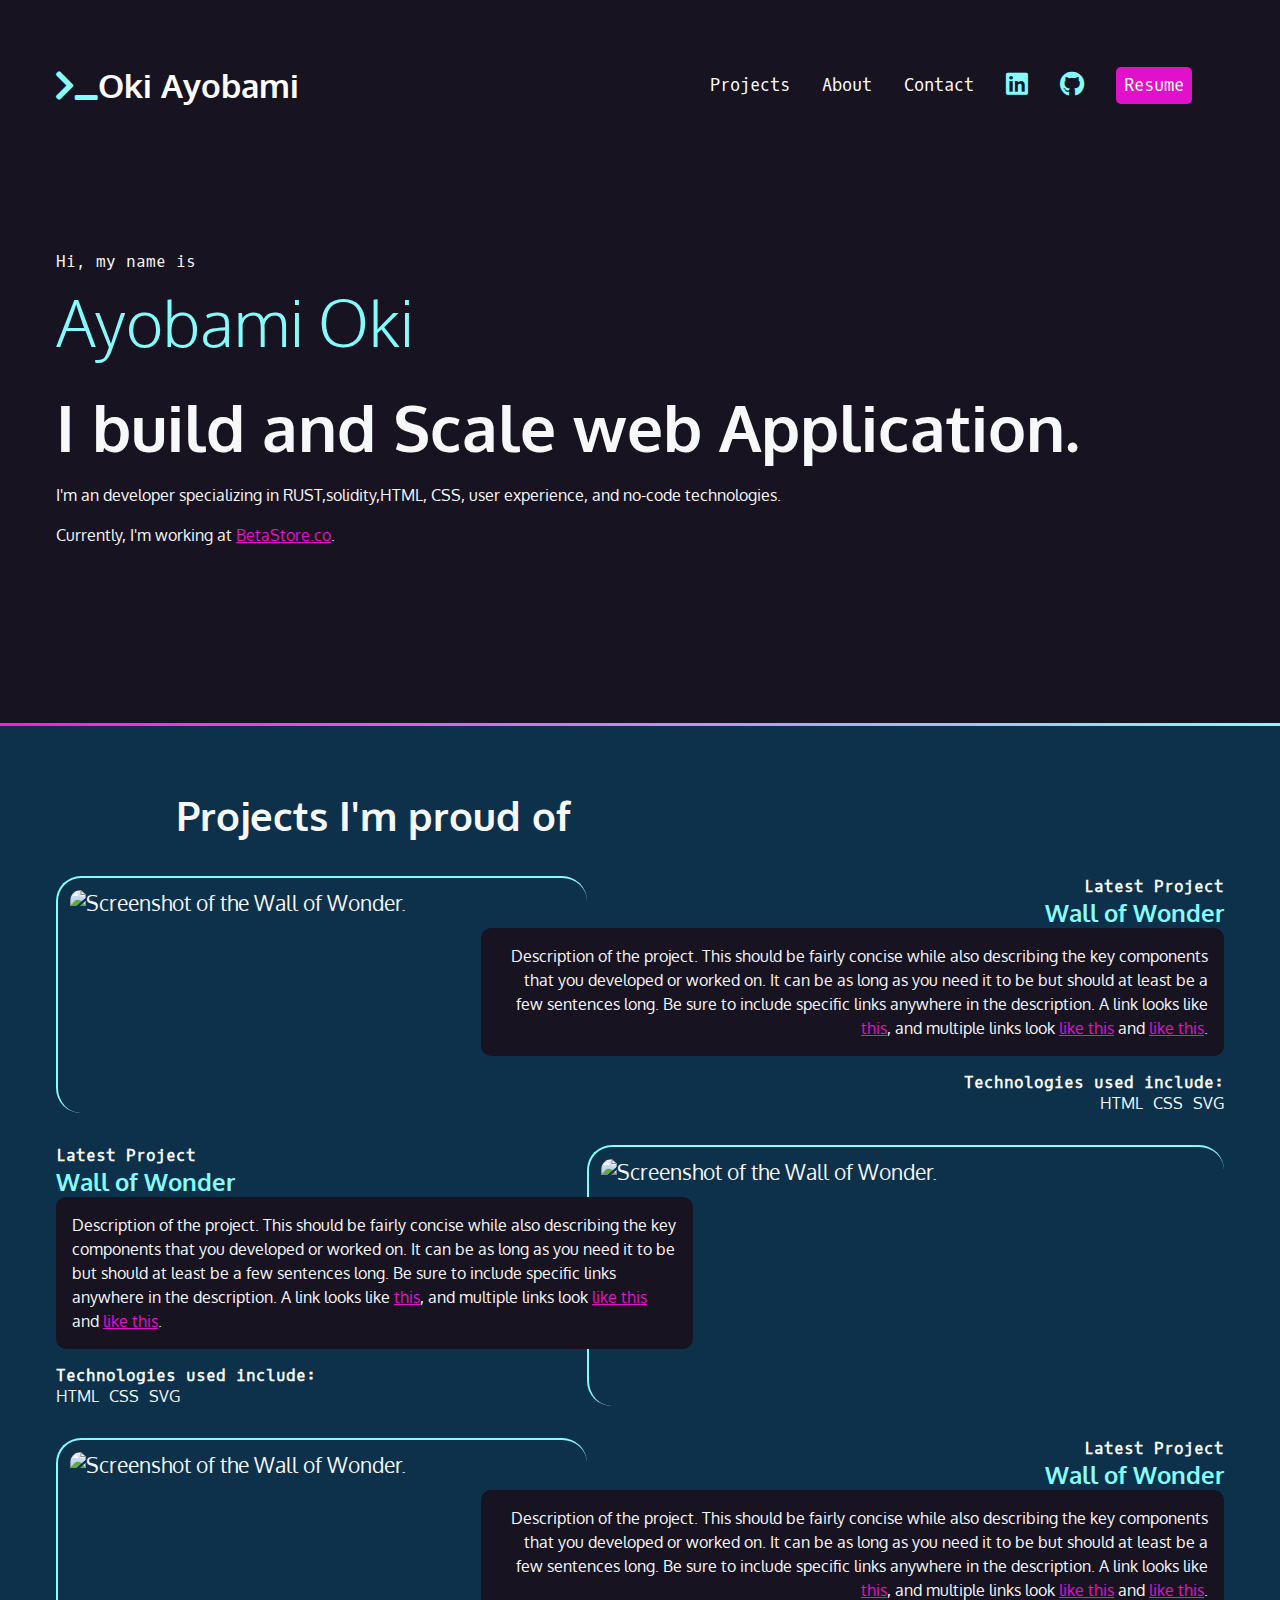
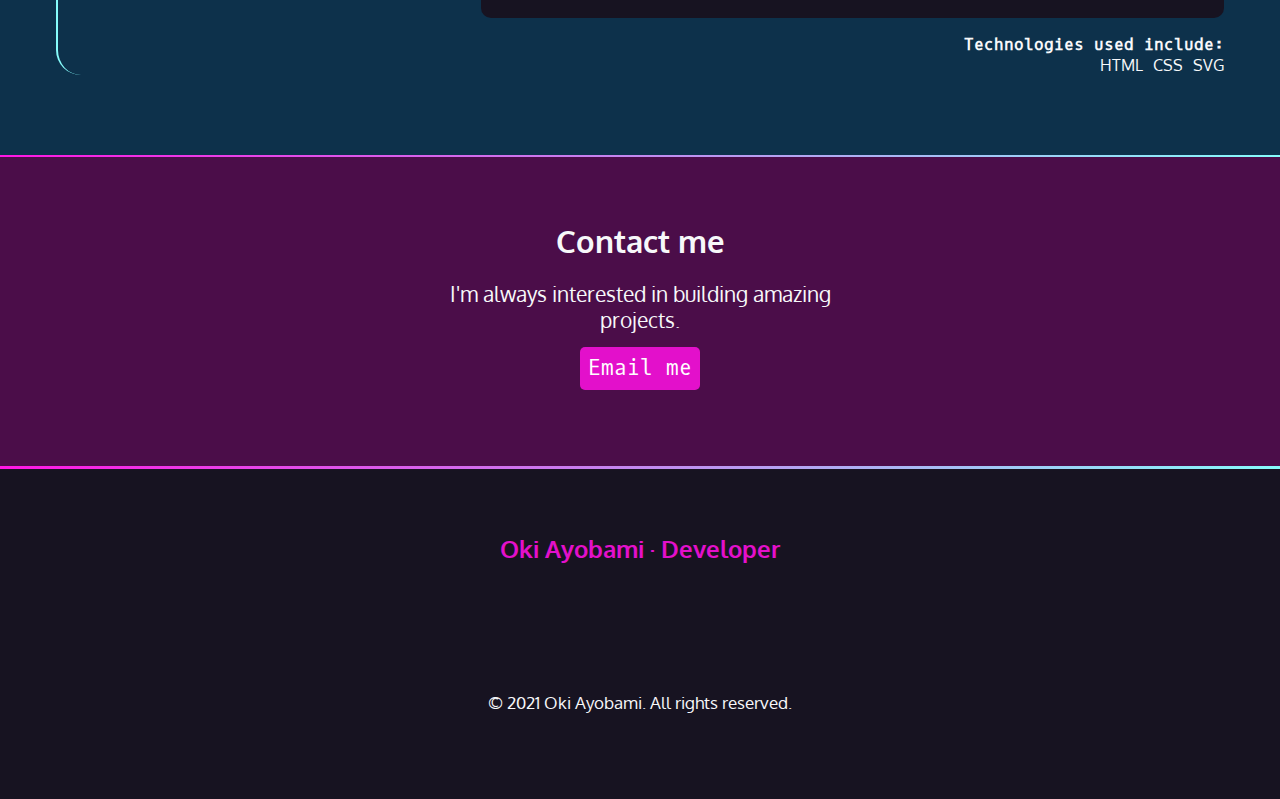
==== index.html @ affb0d3a "base" ====
<!DOCTYPE html>
<html lang="en">

<head>
    <meta charset="UTF-8" />
    <meta http-equiv="X-UA-Compatible" content="IE=edge" />
    <meta name="viewport" content="width=device-width, initial-scale=1.0" />
    <link rel="stylesheet" href="./css/main.css">
    <link href="https://cdnjs.cloudflare.com/ajax/libs/font-awesome/5.15.4/css/all.min.css" rel="stylesheet">
    <link href="https://fonts.googleapis.com/css2?family=Oxygen&family=Oxygen+Mono&display=swap" rel="stylesheet">
    <title>My portfolio</title>
</head>

<body>
    <nav>
        <ul>
            <li>
                <h1><a><i class="fas fa-terminal"></i>Oki Ayobami</a></h1>
            </li>
            <li><a>
                    Projects</a></li>
            <li><a>
                    About</a></li>
            <li><a>Contact</a></li>
            <li><a><i class="fab fa-linkedin"></i>
                    <span class="sr-only">
                        LinkedIn</span>
                </a></li>
            <li><a>
                    <i class="fab fa-github"></i>
                    <span class="sr-only">Github<span></a></li>
            <li><a class="button">Resume</a></li>
            <ul>
    </nav>
    <section id="intro">
        <p class="name">Hi, my name is <span>Ayobami Oki</span></p>
        <h2>I build and Scale web Application.</h2>
        <p>I'm an developer specializing in RUST,solidity,HTML, CSS, user experience, and no-code technologies.</p>
        <p>Currently, I'm working at <a href="https://google.com" target="_blank">BetaStore.co</a>.</p>
    </section>
    <div class="gradient"></div>
    <section class="dkblue" id="projects"> 
        <h2>Projects I'm proud of</h2>
        <article>
          <div class="text">
          <h4>Latest Project</h4>
        <h3>Wall of Wonder</h3>
         <p>
        Description of the project. This should be fairly concise while also describing the key components that you developed or worked on. It can be as long as you need it to be but should at least be a few sentences long. Be sure to include specific links anywhere in the description. A link looks like <a href="https://frontendmasters.github.io/grid-flexbox-v2/">this</a>, and multiple links look <a href="#">like this</a> and <a href="#">like this</a>.
          </p>
          <h4>Technologies used include:</h4>
          <ul>
            <li>HTML</li>
            <li>CSS</li>
            <li>SVG</li>
            </ul>
          </div>
        <img src="https://assets.codepen.io/296057/fem-gettingstartedcss-ch5-1.png" alt="Screenshot of the Wall of Wonder." />
          
        </article>
          
          <article>
          <div class="text">
          <h4>Latest Project</h4>
        <h3>Wall of Wonder</h3>
         <p>
        Description of the project. This should be fairly concise while also describing the key components that you developed or worked on. It can be as long as you need it to be but should at least be a few sentences long. Be sure to include specific links anywhere in the description. A link looks like <a href="https://frontendmasters.github.io/grid-flexbox-v2/">this</a>, and multiple links look <a href="#">like this</a> and <a href="#">like this</a>.
          </p>
          <h4>Technologies used include:</h4>
          <ul>
            <li>HTML</li>
            <li>CSS</li>
            <li>SVG</li>
            </ul>
          </div>
        <img src="https://assets.codepen.io/296057/fem-gettingstartedcss-ch5-1.png" alt="Screenshot of the Wall of Wonder." />
          
        </article>
          <article>
          <div class="text">
          <h4>Latest Project</h4>
        <h3>Wall of Wonder</h3>
         <p>
        Description of the project. This should be fairly concise while also describing the key components that you developed or worked on. It can be as long as you need it to be but should at least be a few sentences long. Be sure to include specific links anywhere in the description. A link looks like <a href="https://frontendmasters.github.io/grid-flexbox-v2/">this</a>, and multiple links look <a href="#">like this</a> and <a href="#">like this</a>.
          </p>
          <h4>Technologies used include:</h4>
          <ul>
            <li>HTML</li>
            <li>CSS</li>
            <li>SVG</li>
            </ul>
          </div>
        <img src="https://assets.codepen.io/296057/fem-gettingstartedcss-ch5-1.png" alt="Screenshot of the Wall of Wonder." />
          
        </article>
        </section>
    <div class="gradient"></div>
    <div class="section-plum">
    <section id="contact">
        <h2>Contact me</h2>
        <p>
            I'm always interested in building amazing projects.
        </p>
        <p>
            <a class="button" href="mailto:oayobami15@gmail.com">Email me<a>
        </p>
    </section>
    </div>
    <div class="gradient"></div>
    <footer id="footer">
        <h3>
            Oki Ayobami &middot; Developer
        </h3>
        <ul>
            <li> <a href="">
                    <i class="fa fa-linkedin"></i>
                    <span class="sr-only">LinkedIn</span>
                </a>
            </li>
            <li> <a href="">
                    <i class="fa fa-github"></i>
                    <span class="sr-only">
                        Github
                        <span></a> </li>
            <li><a href=""><i class="fab fa-envelope"></i>
                    <span class="sr-only">
                        Email
                        <span>
                </a></li>
        </ul>

        <p><small>
                &copy; 2021 Oki Ayobami. All rights reserved.</small></p>
    </footer>

</body>

</html>
---- css/main.css ----
/* This CSS was copied from our portfolio site at the end of chapter 4, from VSCode.

variables declared here - these are the colors for our pages, as well as the font stacks and sizes. */

:root {
  --black: #171321;
  --dkblue: #0d314b;
  --plum: #4b0d49;
  --hotmag: #ff17e4;
  --magenta: #e310cb;
  --aqua: #86fbfb;
  --white: #f7f8fa;
  --font-size: 1.3rem;
  --mono: "Oxygen mono", monospace;
  --sans: Oxygen, sans-serif;
}

/* border box model: https://css-tricks.com/box-sizing/ */

html {
  box-sizing: border-box;
}

*,
*::before,
*::after {
  box-sizing: inherit;
}

/* generic styles for the page */

body {
  padding: 0;
  margin: 0;
  font-family: var(--sans);
  background-color: var(--black);
  color: var(--white);
  font-size: var(--font-size);
}

h1,
h2,
h3 {
  margin: 0;
}

img {
  width: 100%;
}

a {
  color: var(--magenta);
}

a:hover {
  color: var(--hotmag);
  text-decoration: none;
}

/* background color divs */

.section-plum {
  background-color: var(--plum);
}

.gradient {
  background: linear-gradient(
    90deg,
    rgba(255, 23, 228, 1) 0%,
    rgba(134, 251, 251, 1) 100%
  );
  height: 2.5px;
}

/* intro styles */

#intro {
  padding: 4rem 1rem 10rem 1rem;
  max-width: 1200px;
  margin: 0 auto;
}

#intro p {
  font-size: 1rem;
  line-height: 1.5;
}

#intro .name {
  font-family: var(--mono);
  font-size: 1rem;
}

.name span {
  font-family: var(--sans);
  font-size: 4rem;
  color: var(--aqua);
  display: block;
  font-weight: 300;
}

#intro h2 {
  font-size: 4rem;
}

/* contact section */

#contact {
  width: 400px;
  text-align: center;
  margin: 0 auto;
  padding: 4rem 0;
}

#contact p:last-child {
  margin-top: 3rem;
}

/* navigation */

nav {
  font-family: var(--mono);
  font-size: 80%;
  padding: 4rem 1rem;
}

nav h1 a {
  font-family: var(--sans);
}

nav ul {
  margin: 0;
  padding: 0;
  list-style-type: none;
  display: flex;
  flex-flow: row wrap;
  justify-content: center;
  align-items: center;
  gap: 2rem;
}

nav li:first-child {
  flex-basis: 100%;
  text-align: center;
}

nav [class*="fa-"] {
  font-size: 150%;
  color: var(--aqua);
}

nav h1 [class*="fa-"] {
  font-size: 100%;
  color: var(--aqua);
}

nav a {
  color: white;
  text-decoration: none;
  display: block;
}

nav a:hover,
nav [class*="fa-"]:hover {
  color: var(--magenta);
}

.button {
  background-color: var(--magenta);
  color: white;
  padding: 0.5rem;
  border-radius: 5px;
  text-decoration: none;
  font-family: var(--mono);
}

.button:hover {
  color: white;
  background-color: var(--hotmag);
}

/* footer section */

footer {
  text-align: center;
  padding: 4rem 0;
}

footer ul {
  list-style-type: none;
  padding: 0;
  margin: 2rem 0;
  display: flex;
  flex-flow: row wrap;
  justify-content: center;
  gap: 3rem;
  font-size: 3rem;
}

@media (min-width: 850px) {
  nav {
    max-width: 1200px;
    margin: 0 auto;
  }
  nav li:first-child {
    flex-basis: auto;
    text-align: left;
    margin-right: auto;
  }
}
.dkblue {
  background-color: var(--dkblue);
}

#projects {
  padding: 4rem 1rem;
}

#projects h2 {
  font-size: 2.5rem;
  margin-bottom: Calc(2.5rem * 0.5);
}
article ul {
  display: flex;
  flex-flow: row wrap;
  list-style-type: none;
  font-size: 1rem;
  justify-content: flex-start;
  margin: 0;
  padding: 0;
  gap: 10px;
}
article p {
  background-color: var(--black);
  padding: 1rem;
  margin: 0 0 1rem 0;
  border-radius: 10px;
  line-height: 1.5;
  font-size: 1rem;
}
article img {
  padding: 0.75rem;
  border-left: 2px solid var(--aqua);
  border-top: 2px solid var(--aqua);
  border-radius: 25px;
}

article h4 {
  font-family: var(--mono);
  font-size: 1rem;
  margin: 0;
}
article h3 {
  color: var(--aqua);
}

@media (min-width: 550px) {
  article {
    padding: 1rem ;
    max-width: 1200px;
    margin: 0 auto;
    display: grid;
    grid-template-columns: repeat(11, 1fr);
  }
  article img {
    grid-column: 1/6;
    grid-row: 1/2;
  }
  article:nth-child(odd) img {
    grid-column: 6/12;
  }
  article .text {
    order: 2;
    text-align: right;
    grid-column: 5/12;
    grid-row: 1/2;
  }
  article:nth-child(odd) .text {
    order: 1;
    text-align: left;
    grid-column: 1/7;
  }
  #projects h2{
    padding: 0rem 10rem ;
  }

  article:nth-child(odd) ul {
    justify-content: flex-start;
  }
  article:nth-child(even) ul {
    justify-content: flex-end;
  }

}
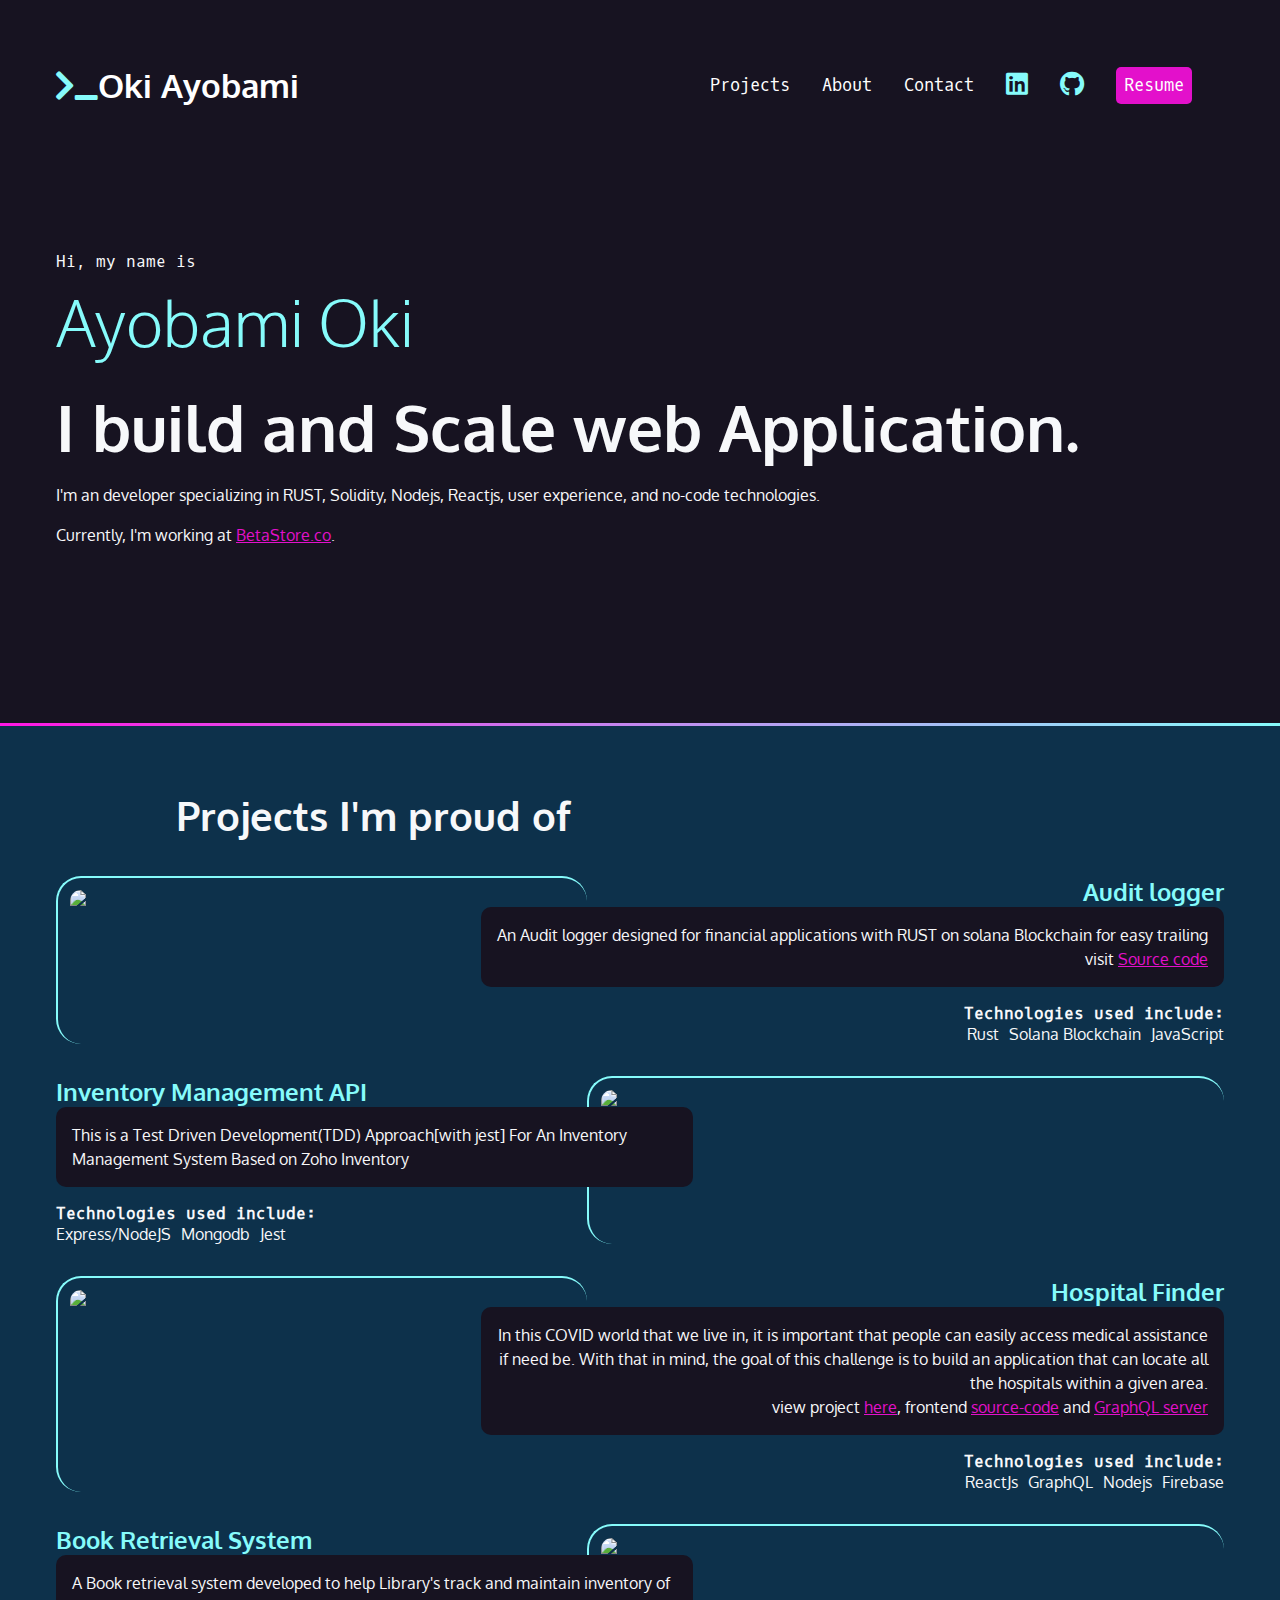
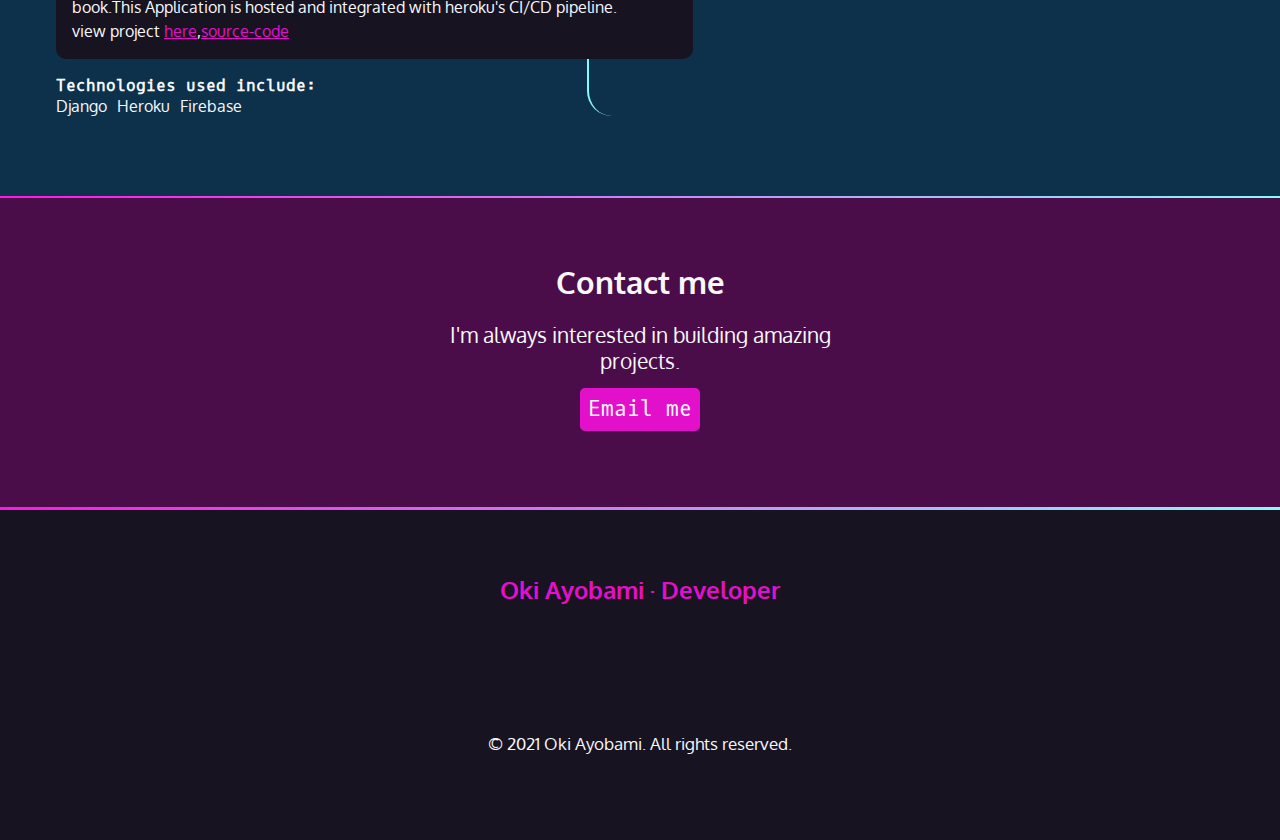
==== commit 509f3344: "mods" ====
--- a/index.html
+++ b/index.html
@@ -10,32 +10,31 @@
     <link href="https://fonts.googleapis.com/css2?family=Oxygen&family=Oxygen+Mono&display=swap" rel="stylesheet">
     <title>My portfolio</title>
 </head>
-
 <body>
     <nav>
         <ul>
             <li>
                 <h1><a><i class="fas fa-terminal"></i>Oki Ayobami</a></h1>
             </li>
-            <li><a>
+            <li><a href="#projects">
                     Projects</a></li>
-            <li><a>
+            <li><a href="./about.html">
                     About</a></li>
-            <li><a>Contact</a></li>
-            <li><a><i class="fab fa-linkedin"></i>
+            <li><a href="#contact">Contact</a></li>
+            <li><a href="https://www.linkedin.com/in/xlassix/"><i class="fab fa-linkedin"></i>
                     <span class="sr-only">
                         LinkedIn</span>
                 </a></li>
             <li><a>
                     <i class="fab fa-github"></i>
                     <span class="sr-only">Github<span></a></li>
-            <li><a class="button">Resume</a></li>
+            <li><a href="https://www.canva.com/design/DADse-6-PQg/uQ8iQNfRYTCL_UbBsIsfBw/view?utm_content=DADse-6-PQg&utm_campaign=designshare&utm_medium=link&utm_source=publishsharelink" class="button">Resume</a></li>
             <ul>
     </nav>
     <section id="intro">
         <p class="name">Hi, my name is <span>Ayobami Oki</span></p>
         <h2>I build and Scale web Application.</h2>
-        <p>I'm an developer specializing in RUST,solidity,HTML, CSS, user experience, and no-code technologies.</p>
+        <p>I'm an developer specializing in RUST, Solidity, Nodejs, Reactjs, user experience, and no-code technologies.</p>
         <p>Currently, I'm working at <a href="https://google.com" target="_blank">BetaStore.co</a>.</p>
     </section>
     <div class="gradient"></div>
@@ -43,56 +42,74 @@
         <h2>Projects I'm proud of</h2>
         <article>
           <div class="text">
-          <h4>Latest Project</h4>
-        <h3>Wall of Wonder</h3>
+          <h4></h4>
+        <h3>Audit logger</h3>
          <p>
-        Description of the project. This should be fairly concise while also describing the key components that you developed or worked on. It can be as long as you need it to be but should at least be a few sentences long. Be sure to include specific links anywhere in the description. A link looks like <a href="https://frontendmasters.github.io/grid-flexbox-v2/">this</a>, and multiple links look <a href="#">like this</a> and <a href="#">like this</a>.
-          </p>
+          An Audit logger designed for financial applications with RUST on solana Blockchain for easy trailing <br>
+          visit <a href="https://github.com/xlassix/Audit_logger">Source code</a>
+         </p>
           <h4>Technologies used include:</h4>
           <ul>
-            <li>HTML</li>
-            <li>CSS</li>
-            <li>SVG</li>
+            <li>Rust</li>
+            <li>Solana Blockchain</li>
+            <li>JavaScript</li>
             </ul>
           </div>
-        <img src="https://assets.codepen.io/296057/fem-gettingstartedcss-ch5-1.png" alt="Screenshot of the Wall of Wonder." />
+        <img src="./images/audit_logger.jpg"   />
           
         </article>
           
           <article>
           <div class="text">
-          <h4>Latest Project</h4>
-        <h3>Wall of Wonder</h3>
+          <h4></h4>
+        <h3>Inventory Management API</h3>
          <p>
-        Description of the project. This should be fairly concise while also describing the key components that you developed or worked on. It can be as long as you need it to be but should at least be a few sentences long. Be sure to include specific links anywhere in the description. A link looks like <a href="https://frontendmasters.github.io/grid-flexbox-v2/">this</a>, and multiple links look <a href="#">like this</a> and <a href="#">like this</a>.
+          This is a Test Driven Development(TDD) Approach[with jest] For An Inventory Management System Based on Zoho Inventory 
           </p>
           <h4>Technologies used include:</h4>
           <ul>
-            <li>HTML</li>
-            <li>CSS</li>
-            <li>SVG</li>
+            <li>Express/NodeJS</li>
+            <li>Mongodb</li>
+            <li>Jest</li>
             </ul>
           </div>
-        <img src="https://assets.codepen.io/296057/fem-gettingstartedcss-ch5-1.png" alt="Screenshot of the Wall of Wonder." />
+        <img src="./images/inventory.png"   />
           
         </article>
           <article>
           <div class="text">
-          <h4>Latest Project</h4>
-        <h3>Wall of Wonder</h3>
+          <h4></h4>
+        <h3>Hospital Finder</h3>
          <p>
-        Description of the project. This should be fairly concise while also describing the key components that you developed or worked on. It can be as long as you need it to be but should at least be a few sentences long. Be sure to include specific links anywhere in the description. A link looks like <a href="https://frontendmasters.github.io/grid-flexbox-v2/">this</a>, and multiple links look <a href="#">like this</a> and <a href="#">like this</a>.
-          </p>
+          In this COVID world that we live in, it is important that people can easily access medical assistance if need be. With that in mind, the goal of this challenge is to build an application that can locate all the hospitals within a given area.<br>
+        view project <a href="https://clear-practice-251418.web.app/login">here</a>, frontend <a href="https://github.com/xlassix/Enye-Cohort-4">source-code</a> and  <a href="https://github.com/xlassix/EnyeMap-API">GraphQL server</a></p>
           <h4>Technologies used include:</h4>
           <ul>
-            <li>HTML</li>
-            <li>CSS</li>
-            <li>SVG</li>
+            <li>ReactJs</li>
+            <li>GraphQL</li>
+            <li>Nodejs</li>
+            <li>Firebase</li>
             </ul>
           </div>
-        <img src="https://assets.codepen.io/296057/fem-gettingstartedcss-ch5-1.png" alt="Screenshot of the Wall of Wonder." />
-          
+        <img src="./images/hospital_finder.png"   />
         </article>
+      </article>
+      <article>
+      <div class="text">
+      <h4></h4>
+    <h3>Book Retrieval System</h3>
+     <p>
+      A Book retrieval system developed to help Library's track and maintain inventory of book.This Application is hosted and integrated with heroku's CI/CD pipeline.<br>
+    view project <a href="https://book-retrieval-sys.herokuapp.com/">here</a>,<a href="https://github.com/xlassix/Enye-Cohort-4">source-code</a></p>
+      <h4>Technologies used include:</h4>
+      <ul>
+        <li>Django</li>
+        <li>Heroku</li>
+        <li>Firebase</li>
+        </ul>
+      </div>
+    <img src="./images/book_sys.png"   />
+    </article>
         </section>
     <div class="gradient"></div>
     <div class="section-plum">
@@ -112,17 +129,17 @@
             Oki Ayobami &middot; Developer
         </h3>
         <ul>
-            <li> <a href="">
+            <li> <a href="https://www.linkedin.com/in/xlassix/">
                     <i class="fa fa-linkedin"></i>
                     <span class="sr-only">LinkedIn</span>
                 </a>
             </li>
-            <li> <a href="">
+            <li> <a href="https://www.github.com/xlassix/">
                     <i class="fa fa-github"></i>
                     <span class="sr-only">
                         Github
                         <span></a> </li>
-            <li><a href=""><i class="fab fa-envelope"></i>
+            <li><a href="mailto:oayobami15@gmail.com"><i class="fab fa-envelope"></i>
                     <span class="sr-only">
                         Email
                         <span>
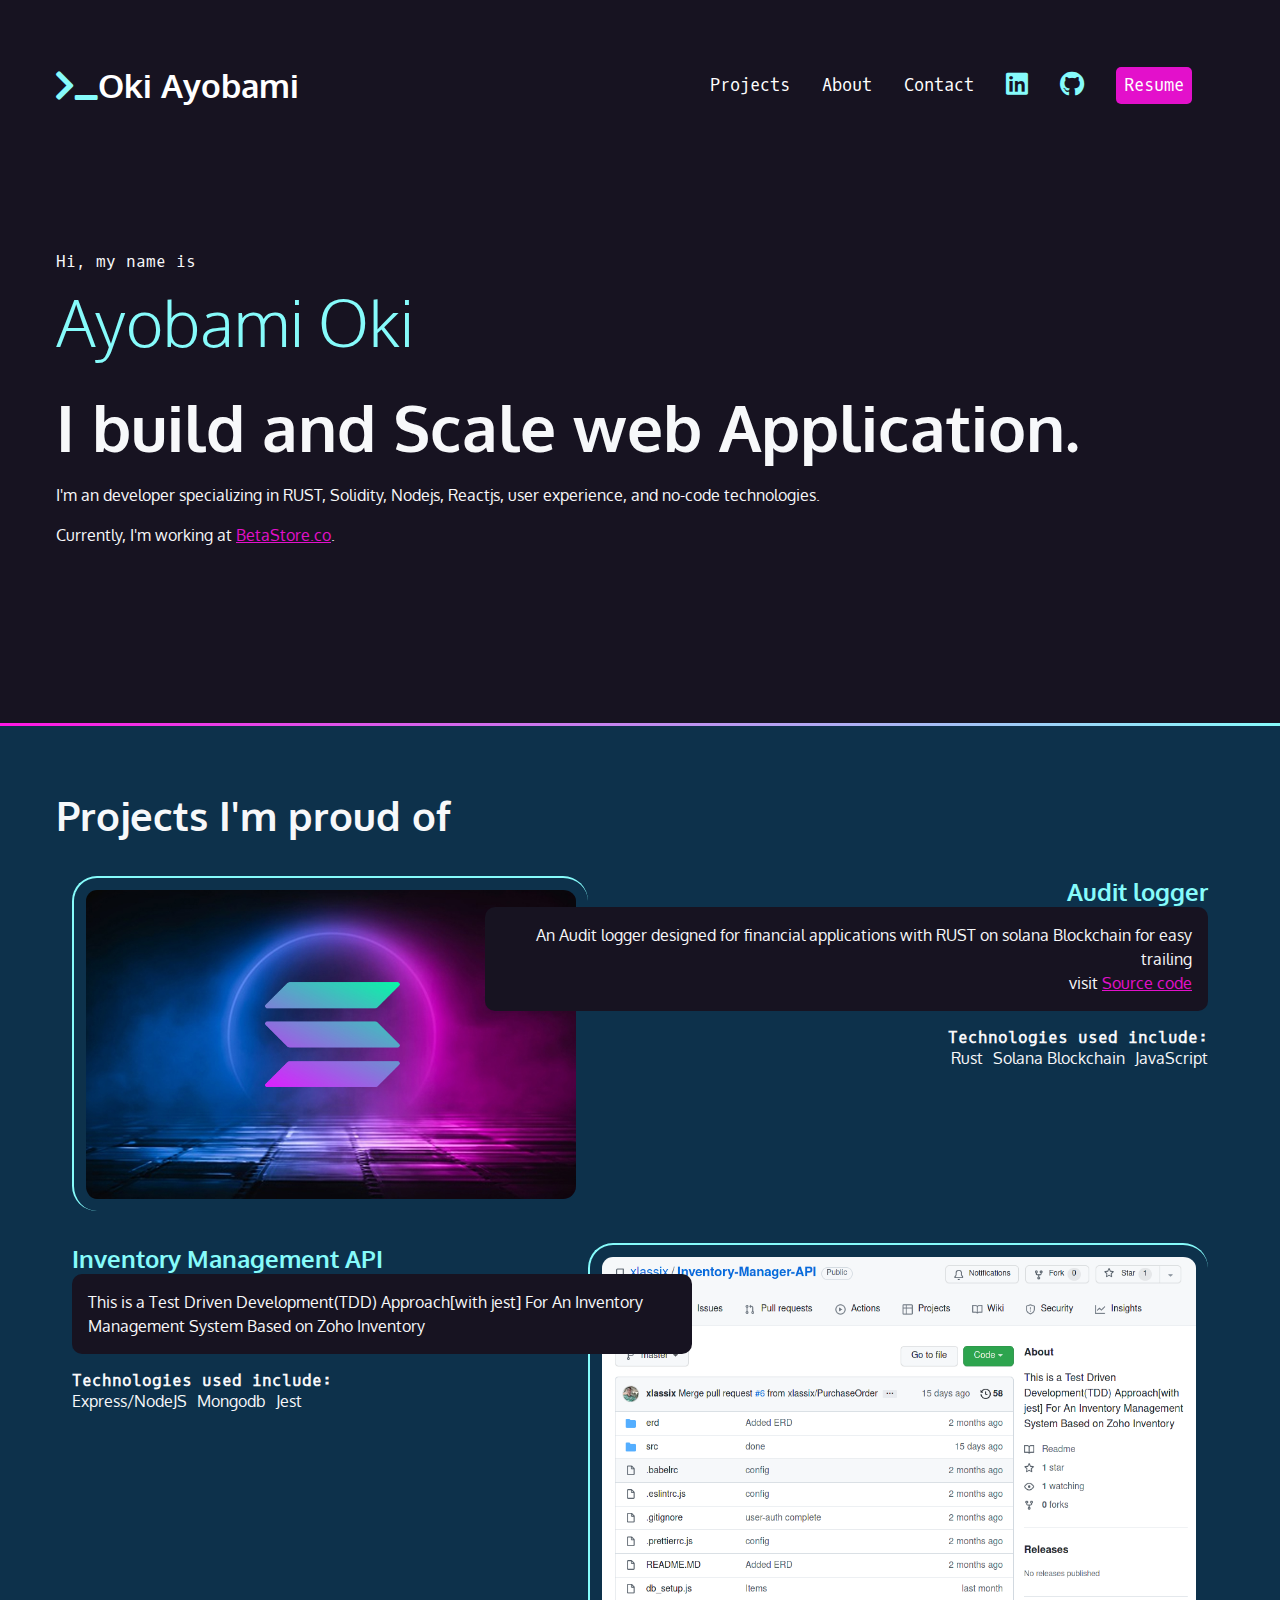
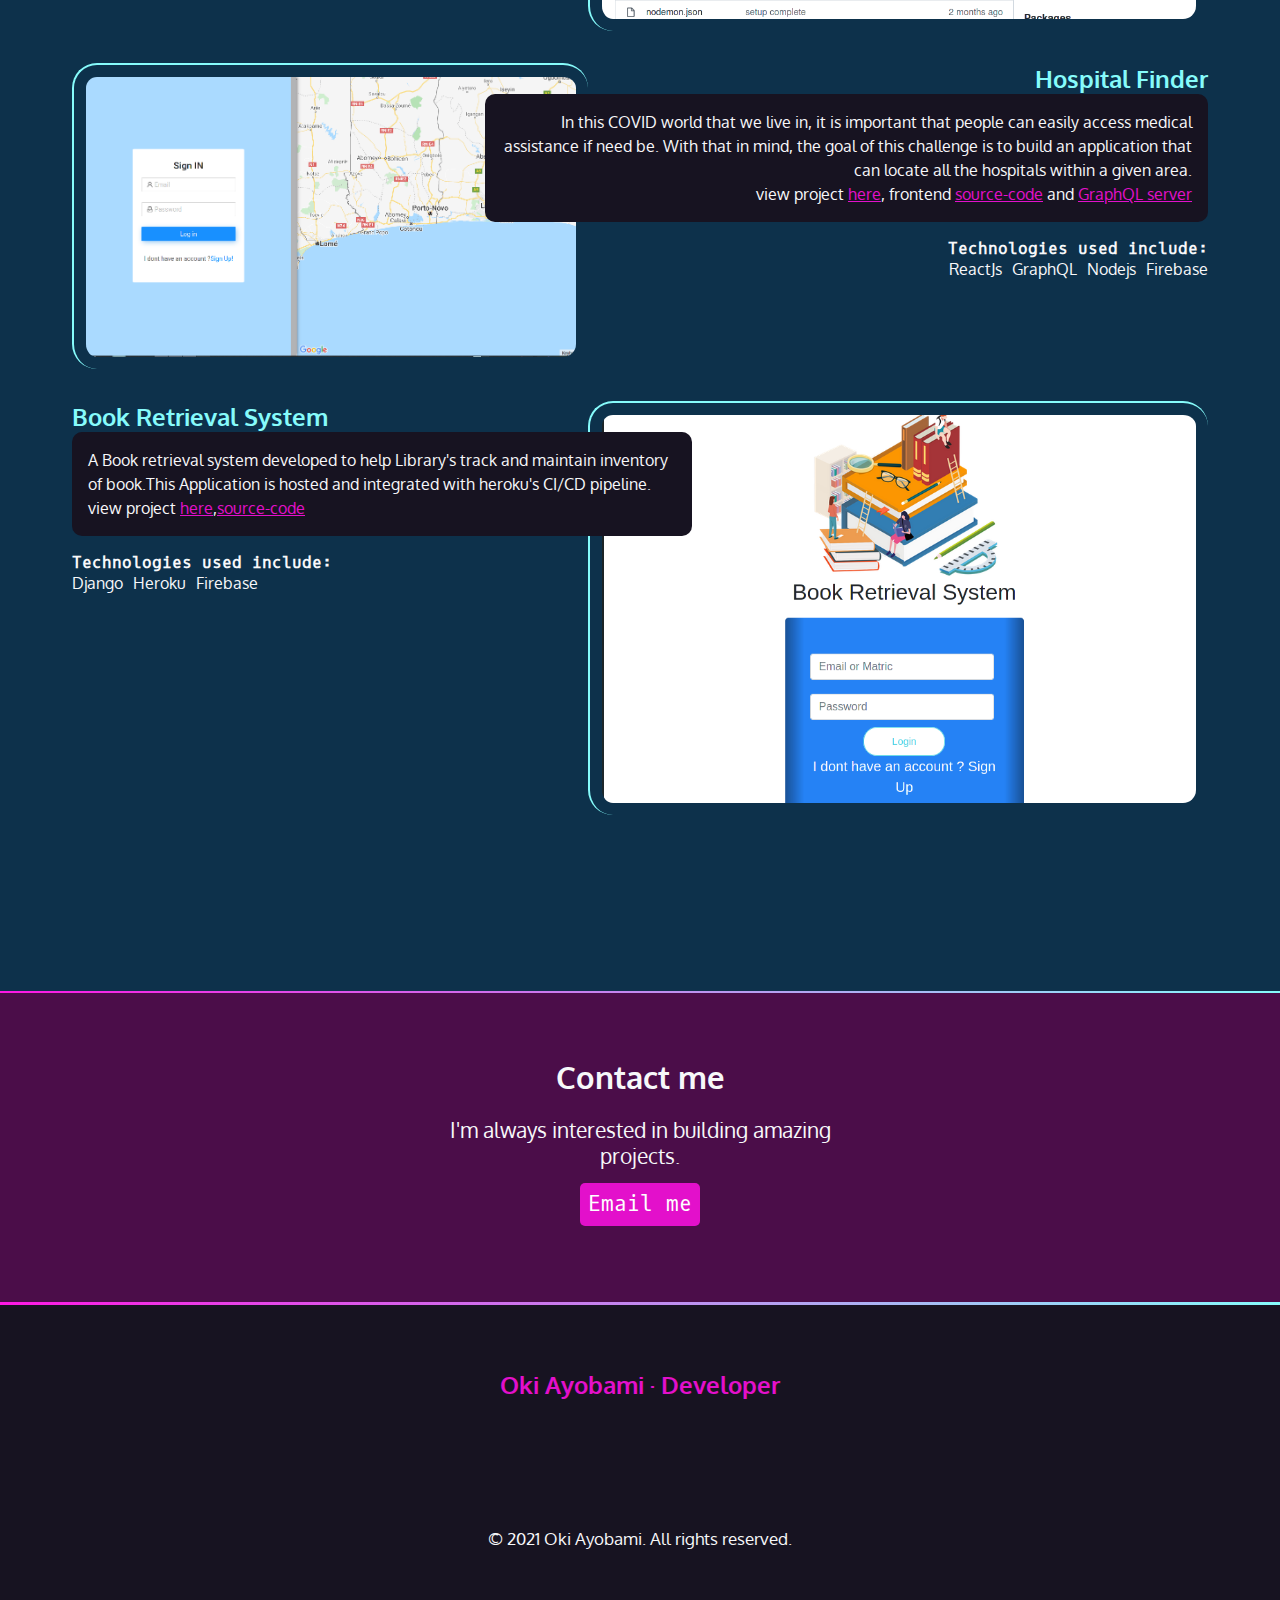
==== commit 3188e82d: "index" ====
--- a/index.html
+++ b/index.html
@@ -38,7 +38,8 @@
         <p>Currently, I'm working at <a href="https://google.com" target="_blank">BetaStore.co</a>.</p>
     </section>
     <div class="gradient"></div>
-    <section class="dkblue" id="projects"> 
+    <div class="dkblue">
+    <section id="projects"> 
         <h2>Projects I'm proud of</h2>
         <article>
           <div class="text">
@@ -111,6 +112,7 @@
     <img src="./images/book_sys.png"   />
     </article>
         </section>
+      </div>
     <div class="gradient"></div>
     <div class="section-plum">
     <section id="contact">
--- a/css/main.css
+++ b/css/main.css
@@ -74,7 +74,7 @@
 
 /* intro styles */
 
-#intro {
+#intro, #projects  {
   padding: 4rem 1rem 10rem 1rem;
   max-width: 1200px;
   margin: 0 auto;
@@ -211,10 +211,6 @@
   background-color: var(--dkblue);
 }
 
-#projects {
-  padding: 4rem 1rem;
-}
-
 #projects h2 {
   font-size: 2.5rem;
   margin-bottom: Calc(2.5rem * 0.5);
@@ -255,9 +251,7 @@
 
 @media (min-width: 550px) {
   article {
-    padding: 1rem ;
-    max-width: 1200px;
-    margin: 0 auto;
+    padding: 1rem;
     display: grid;
     grid-template-columns: repeat(11, 1fr);
   }
@@ -279,9 +273,6 @@
     text-align: left;
     grid-column: 1/7;
   }
-  #projects h2{
-    padding: 0rem 10rem ;
-  }
 
   article:nth-child(odd) ul {
     justify-content: flex-start;
@@ -289,5 +280,4 @@
   article:nth-child(even) ul {
     justify-content: flex-end;
   }
-
-}
+}
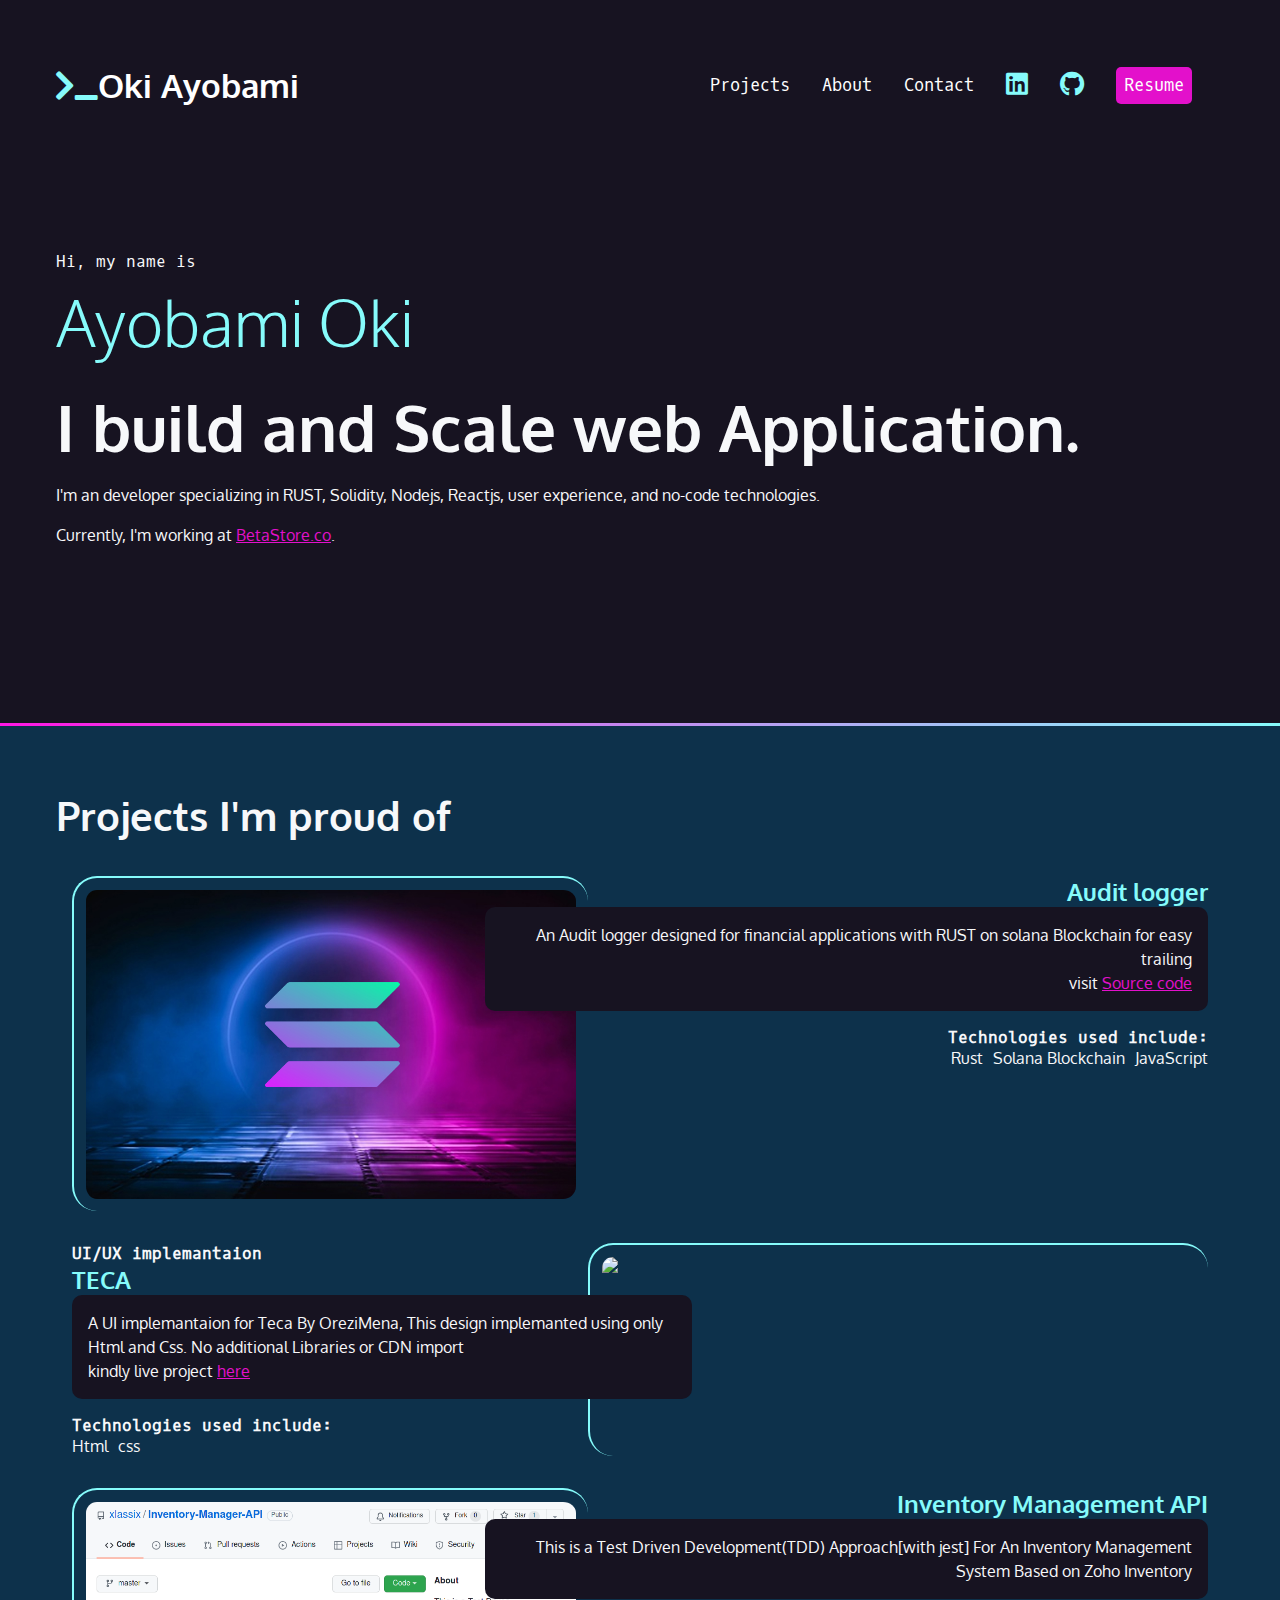
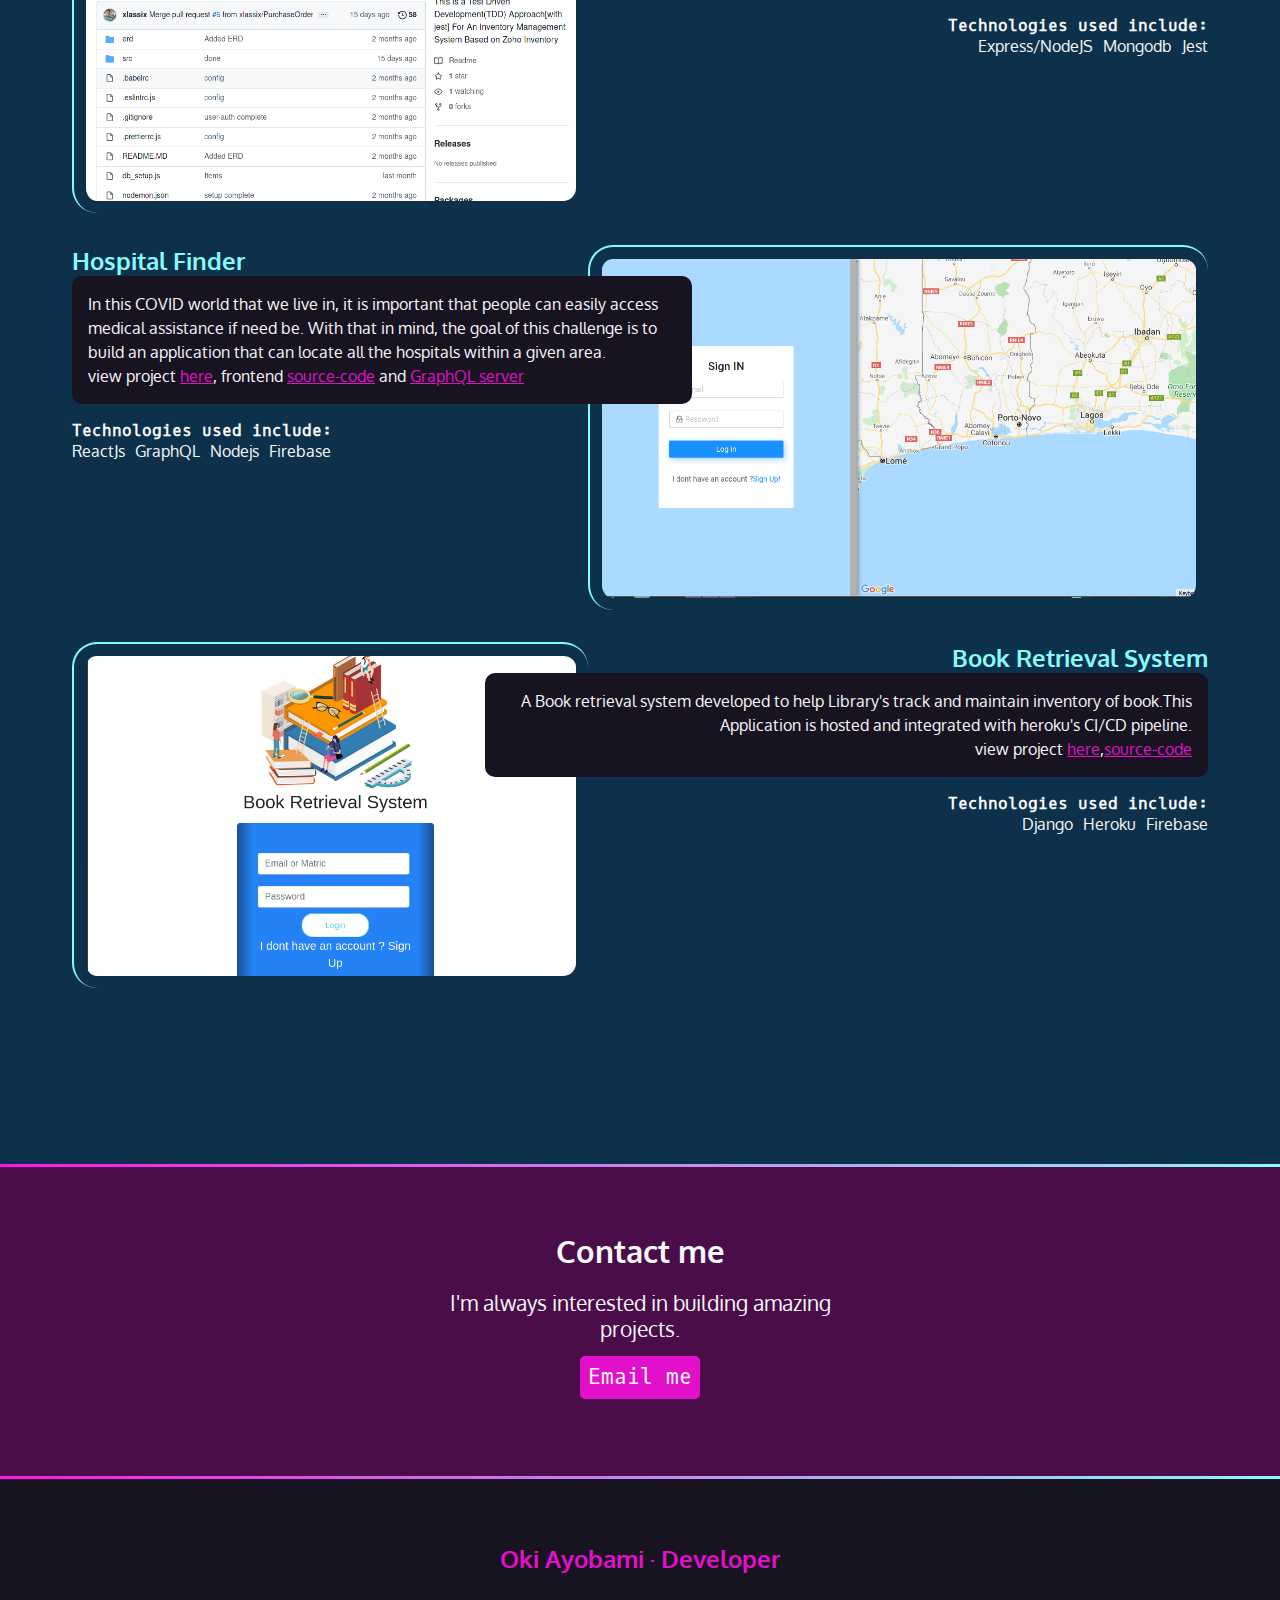
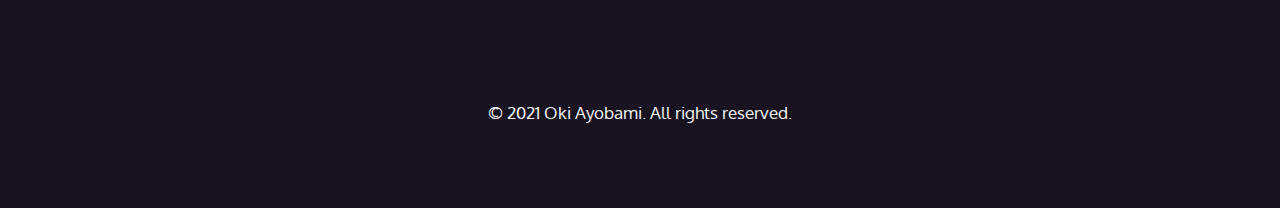
==== commit a19c0076: "done" ====
--- a/index.html
+++ b/index.html
@@ -2,155 +2,182 @@
 <html lang="en">
 
 <head>
-    <meta charset="UTF-8" />
-    <meta http-equiv="X-UA-Compatible" content="IE=edge" />
-    <meta name="viewport" content="width=device-width, initial-scale=1.0" />
-    <link rel="stylesheet" href="./css/main.css">
-    <link href="https://cdnjs.cloudflare.com/ajax/libs/font-awesome/5.15.4/css/all.min.css" rel="stylesheet">
-    <link href="https://fonts.googleapis.com/css2?family=Oxygen&family=Oxygen+Mono&display=swap" rel="stylesheet">
-    <title>My portfolio</title>
+  <meta charset="UTF-8" />
+  <meta http-equiv="X-UA-Compatible" content="IE=edge" />
+  <meta name="viewport" content="width=device-width, initial-scale=1.0" />
+  <link rel="stylesheet" href="./css/main.css">
+  <link href="https://cdnjs.cloudflare.com/ajax/libs/font-awesome/5.15.4/css/all.min.css" rel="stylesheet">
+  <link href="https://fonts.googleapis.com/css2?family=Oxygen&family=Oxygen+Mono&display=swap" rel="stylesheet">
+  <title>My portfolio</title>
 </head>
+
 <body>
-    <nav>
-        <ul>
-            <li>
-                <h1><a><i class="fas fa-terminal"></i>Oki Ayobami</a></h1>
-            </li>
-            <li><a href="#projects">
-                    Projects</a></li>
-            <li><a href="./about.html">
-                    About</a></li>
-            <li><a href="#contact">Contact</a></li>
-            <li><a href="https://www.linkedin.com/in/xlassix/"><i class="fab fa-linkedin"></i>
-                    <span class="sr-only">
-                        LinkedIn</span>
-                </a></li>
-            <li><a>
-                    <i class="fab fa-github"></i>
-                    <span class="sr-only">Github<span></a></li>
-            <li><a href="https://www.canva.com/design/DADse-6-PQg/uQ8iQNfRYTCL_UbBsIsfBw/view?utm_content=DADse-6-PQg&utm_campaign=designshare&utm_medium=link&utm_source=publishsharelink" class="button">Resume</a></li>
-            <ul>
-    </nav>
-    <section id="intro">
-        <p class="name">Hi, my name is <span>Ayobami Oki</span></p>
-        <h2>I build and Scale web Application.</h2>
-        <p>I'm an developer specializing in RUST, Solidity, Nodejs, Reactjs, user experience, and no-code technologies.</p>
-        <p>Currently, I'm working at <a href="https://google.com" target="_blank">BetaStore.co</a>.</p>
-    </section>
-    <div class="gradient"></div>
-    <div class="dkblue">
-    <section id="projects"> 
-        <h2>Projects I'm proud of</h2>
-        <article>
-          <div class="text">
+  <nav>
+    <ul>
+      <li>
+        <h1><a><i class="fas fa-terminal"></i>Oki Ayobami</a></h1>
+      </li>
+      <li><a href="#projects">
+          Projects</a></li>
+      <li><a href="./about.html">
+          About</a></li>
+      <li><a href="#contact">Contact</a></li>
+      <li><a href="https://www.linkedin.com/in/xlassix/"><i class="fab fa-linkedin"></i>
+          <span class="sr-only">
+            LinkedIn</span>
+        </a></li>
+      <li><a>
+          <i class="fab fa-github"></i>
+          <span class="sr-only">Github<span></a></li>
+      <li><a
+          href="https://www.canva.com/design/DADse-6-PQg/uQ8iQNfRYTCL_UbBsIsfBw/view?utm_content=DADse-6-PQg&utm_campaign=designshare&utm_medium=link&utm_source=publishsharelink"
+          class="button">Resume</a></li>
+      <ul>
+  </nav>
+  <section id="intro">
+    <p class="name">Hi, my name is <span>Ayobami Oki</span></p>
+    <h2>I build and Scale web Application.</h2>
+    <p>I'm an developer specializing in RUST, Solidity, Nodejs, Reactjs, user experience, and no-code technologies.</p>
+    <p>Currently, I'm working at <a href="https://google.com" target="_blank">BetaStore.co</a>.</p>
+  </section>
+  <div class="gradient"></div>
+  <div class="dkblue">
+    <section id="projects">
+      <h2>Projects I'm proud of</h2>
+      <article>
+        <div class="text">
           <h4></h4>
-        <h3>Audit logger</h3>
-         <p>
-          An Audit logger designed for financial applications with RUST on solana Blockchain for easy trailing <br>
-          visit <a href="https://github.com/xlassix/Audit_logger">Source code</a>
-         </p>
+          <h3>Audit logger</h3>
+          <p>
+            An Audit logger designed for financial applications with RUST on solana Blockchain for easy trailing <br>
+            visit <a href="https://github.com/xlassix/Audit_logger">Source code</a>
+          </p>
           <h4>Technologies used include:</h4>
           <ul>
             <li>Rust</li>
             <li>Solana Blockchain</li>
             <li>JavaScript</li>
-            </ul>
-          </div>
-        <img src="./images/audit_logger.jpg"   />
-          
-        </article>
-          
-          <article>
-          <div class="text">
+          </ul>
+        </div>
+        <img src="./images/audit_logger.jpg" />
+
+      </article>
+
+      <article>
+        <div class="text">
+          <h4>UI/UX implemantaion</h4>
+          <h3>TECA</h3>
+          <p>
+            A UI implemantaion for Teca By OreziMena, This design implemanted using only Html and Css. No additional Libraries or CDN import <br>
+            kindly live project <a href="https://xlassix.github.io/Teca/">here</a>
+          </p>
+          <h4>Technologies used include:</h4>
+          <ul>
+            <li>Html</li>
+            <li>css</li>
+          </ul>
+        </div>
+        <img src="./images/Screenshot_20220114_122448.png" />
+      </article>
+
+      <article>
+        <div class="text">
           <h4></h4>
-        <h3>Inventory Management API</h3>
-         <p>
-          This is a Test Driven Development(TDD) Approach[with jest] For An Inventory Management System Based on Zoho Inventory 
+          <h3>Inventory Management API</h3>
+          <p>
+            This is a Test Driven Development(TDD) Approach[with jest] For An Inventory Management System Based on Zoho
+            Inventory
           </p>
           <h4>Technologies used include:</h4>
           <ul>
             <li>Express/NodeJS</li>
             <li>Mongodb</li>
             <li>Jest</li>
-            </ul>
-          </div>
-        <img src="./images/inventory.png"   />
-          
-        </article>
-          <article>
-          <div class="text">
+          </ul>
+        </div>
+        <img src="./images/inventory.png" />
+
+      </article>
+      <article>
+        <div class="text">
           <h4></h4>
-        <h3>Hospital Finder</h3>
-         <p>
-          In this COVID world that we live in, it is important that people can easily access medical assistance if need be. With that in mind, the goal of this challenge is to build an application that can locate all the hospitals within a given area.<br>
-        view project <a href="https://clear-practice-251418.web.app/login">here</a>, frontend <a href="https://github.com/xlassix/Enye-Cohort-4">source-code</a> and  <a href="https://github.com/xlassix/EnyeMap-API">GraphQL server</a></p>
+          <h3>Hospital Finder</h3>
+          <p>
+            In this COVID world that we live in, it is important that people can easily access medical assistance if
+            need be. With that in mind, the goal of this challenge is to build an application that can locate all the
+            hospitals within a given area.<br>
+            view project <a href="https://clear-practice-251418.web.app/login">here</a>, frontend <a
+              href="https://github.com/xlassix/Enye-Cohort-4">source-code</a> and <a
+              href="https://github.com/xlassix/EnyeMap-API">GraphQL server</a></p>
           <h4>Technologies used include:</h4>
           <ul>
             <li>ReactJs</li>
             <li>GraphQL</li>
             <li>Nodejs</li>
             <li>Firebase</li>
-            </ul>
-          </div>
-        <img src="./images/hospital_finder.png"   />
-        </article>
+          </ul>
+        </div>
+        <img src="./images/hospital_finder.png" />
+      </article>
       </article>
       <article>
-      <div class="text">
-      <h4></h4>
-    <h3>Book Retrieval System</h3>
-     <p>
-      A Book retrieval system developed to help Library's track and maintain inventory of book.This Application is hosted and integrated with heroku's CI/CD pipeline.<br>
-    view project <a href="https://book-retrieval-sys.herokuapp.com/">here</a>,<a href="https://github.com/xlassix/Enye-Cohort-4">source-code</a></p>
-      <h4>Technologies used include:</h4>
-      <ul>
-        <li>Django</li>
-        <li>Heroku</li>
-        <li>Firebase</li>
-        </ul>
-      </div>
-    <img src="./images/book_sys.png"   />
-    </article>
-        </section>
-      </div>
-    <div class="gradient"></div>
-    <div class="section-plum">
+        <div class="text">
+          <h4></h4>
+          <h3>Book Retrieval System</h3>
+          <p>
+            A Book retrieval system developed to help Library's track and maintain inventory of book.This Application is
+            hosted and integrated with heroku's CI/CD pipeline.<br>
+            view project <a href="https://book-retrieval-sys.herokuapp.com/">here</a>,<a
+              href="https://github.com/xlassix/Enye-Cohort-4">source-code</a></p>
+          <h4>Technologies used include:</h4>
+          <ul>
+            <li>Django</li>
+            <li>Heroku</li>
+            <li>Firebase</li>
+          </ul>
+        </div>
+        <img src="./images/book_sys.png" />
+      </article>
+    </section>
+  </div>
+  <div class="gradient"></div>
+  <div class="section-plum">
     <section id="contact">
-        <h2>Contact me</h2>
-        <p>
-            I'm always interested in building amazing projects.
-        </p>
-        <p>
-            <a class="button" href="mailto:oayobami15@gmail.com">Email me<a>
-        </p>
+      <h2>Contact me</h2>
+      <p>
+        I'm always interested in building amazing projects.
+      </p>
+      <p>
+        <a class="button" href="mailto:oayobami15@gmail.com">Email me<a>
+      </p>
     </section>
-    </div>
-    <div class="gradient"></div>
-    <footer id="footer">
-        <h3>
-            Oki Ayobami &middot; Developer
-        </h3>
-        <ul>
-            <li> <a href="https://www.linkedin.com/in/xlassix/">
-                    <i class="fa fa-linkedin"></i>
-                    <span class="sr-only">LinkedIn</span>
-                </a>
-            </li>
-            <li> <a href="https://www.github.com/xlassix/">
-                    <i class="fa fa-github"></i>
-                    <span class="sr-only">
-                        Github
-                        <span></a> </li>
-            <li><a href="mailto:oayobami15@gmail.com"><i class="fab fa-envelope"></i>
-                    <span class="sr-only">
-                        Email
-                        <span>
-                </a></li>
-        </ul>
+  </div>
+  <div class="gradient"></div>
+  <footer id="footer">
+    <h3>
+      Oki Ayobami &middot; Developer
+    </h3>
+    <ul>
+      <li> <a href="https://www.linkedin.com/in/xlassix/">
+          <i class="fa fa-linkedin"></i>
+          <span class="sr-only">LinkedIn</span>
+        </a>
+      </li>
+      <li> <a href="https://www.github.com/xlassix/">
+          <i class="fa fa-github"></i>
+          <span class="sr-only">
+            Github
+            <span></a> </li>
+      <li><a href="mailto:oayobami15@gmail.com"><i class="fab fa-envelope"></i>
+          <span class="sr-only">
+            Email
+            <span>
+        </a></li>
+    </ul>
 
-        <p><small>
-                &copy; 2021 Oki Ayobami. All rights reserved.</small></p>
-    </footer>
+    <p><small>
+        &copy; 2021 Oki Ayobami. All rights reserved.</small></p>
+  </footer>
 
 </body>
 
